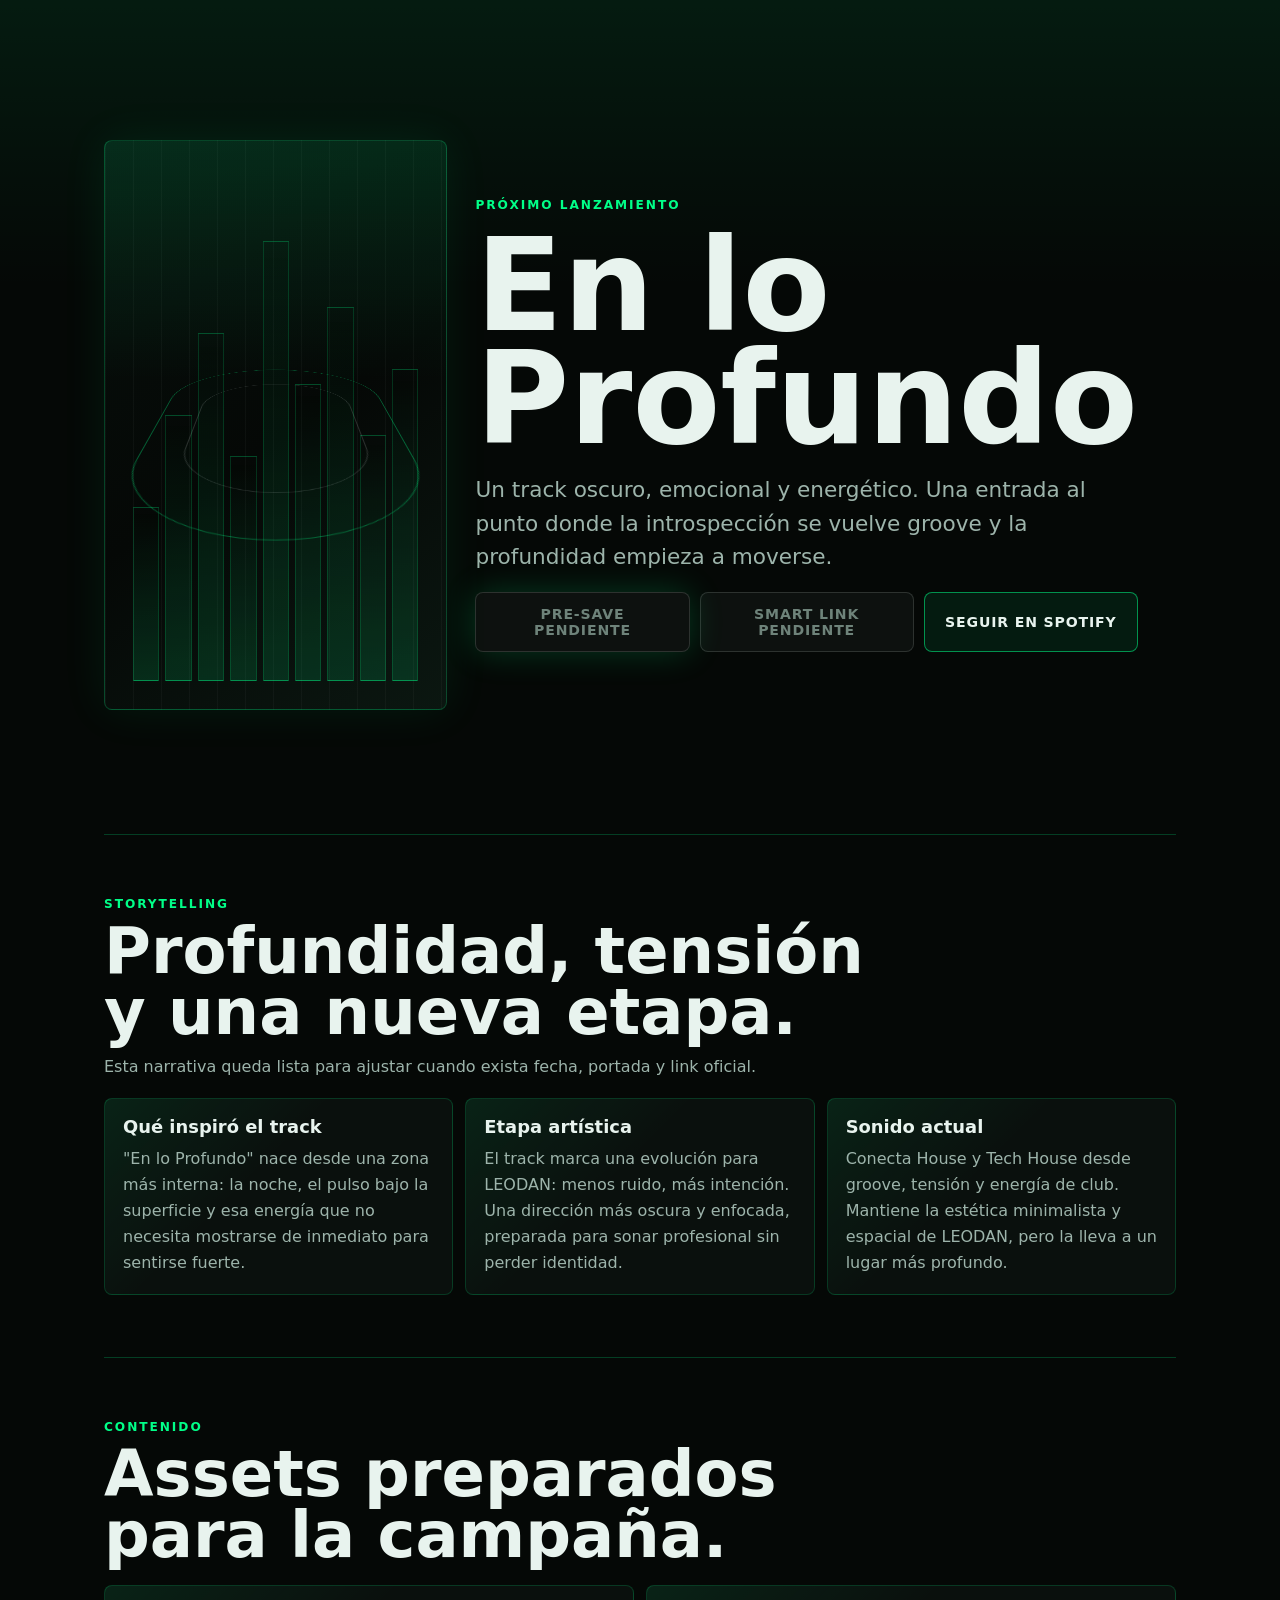
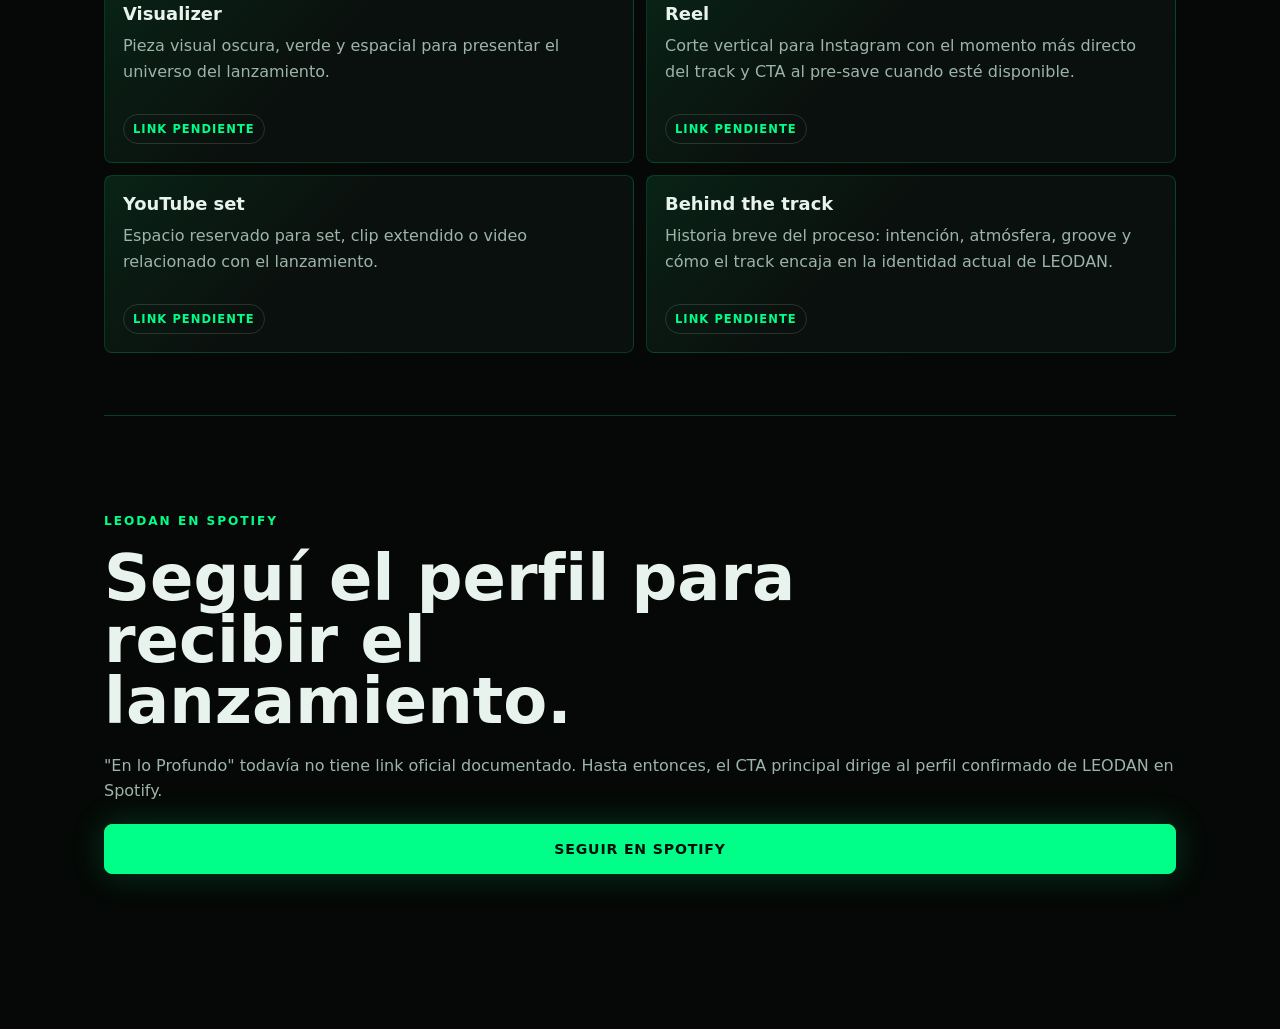
==== en-lo-profundo.html @ 55dcd9ca "Add LEODAN artist operating system docs and landing pages" ====
<!doctype html>
<html lang="es">
  <head>
    <meta charset="utf-8" />
    <meta name="viewport" content="width=device-width, initial-scale=1" />
    <title>En lo Profundo | LEODAN</title>
    <meta
      name="description"
      content="Landing oficial de En lo Profundo, próximo lanzamiento de LEODAN."
    />
    <style>
      :root {
        color-scheme: dark;
        --bg: #050806;
        --ink: #e8f3ee;
        --muted: #9db4ab;
        --soft: #6e837a;
        --green: #00ff88;
        --green-deep: #0b3d2e;
        --panel: #0a100d;
        --panel-2: #0f1713;
        --line: rgba(0, 255, 136, 0.22);
        --line-strong: rgba(0, 255, 136, 0.52);
        --shadow: rgba(0, 255, 136, 0.2);
      }

      * {
        box-sizing: border-box;
      }

      html {
        background: var(--bg);
      }

      body {
        min-width: 320px;
        margin: 0;
        font-family:
          Inter, ui-sans-serif, system-ui, -apple-system, BlinkMacSystemFont,
          "Segoe UI", sans-serif;
        color: var(--ink);
        background:
          linear-gradient(180deg, rgba(0, 255, 136, 0.08), transparent 18rem),
          var(--bg);
      }

      a {
        color: inherit;
        text-decoration: none;
      }

      .page {
        width: min(100%, 1120px);
        margin: 0 auto;
        padding: 18px 16px 42px;
      }

      .hero {
        min-height: 94svh;
        display: grid;
        align-content: center;
        gap: 28px;
        padding: 26px 0 34px;
      }

      .visual {
        min-height: 300px;
        position: relative;
        overflow: hidden;
        border: 1px solid var(--line);
        border-radius: 8px;
        background:
          linear-gradient(180deg, rgba(0, 255, 136, 0.12), transparent 42%),
          repeating-linear-gradient(
            90deg,
            rgba(232, 243, 238, 0.035) 0 1px,
            transparent 1px 28px
          ),
          linear-gradient(145deg, #07100c 0%, #050806 52%, #0b1711 100%);
        box-shadow: 0 0 46px rgba(0, 255, 136, 0.08);
      }

      .visual::before,
      .visual::after {
        content: "";
        position: absolute;
        inset: 15%;
        border: 1px solid rgba(0, 255, 136, 0.34);
        border-radius: 999px;
        transform: perspective(520px) rotateX(68deg);
      }

      .visual::after {
        inset: 26%;
        border-color: rgba(232, 243, 238, 0.16);
      }

      .depth-lines {
        position: absolute;
        inset: 0;
        display: grid;
        grid-template-columns: repeat(9, 1fr);
        align-items: end;
        gap: 6px;
        padding: 28px;
        opacity: 0.82;
      }

      .depth-lines span {
        display: block;
        min-height: 42px;
        border: 1px solid rgba(0, 255, 136, 0.2);
        border-bottom-color: rgba(0, 255, 136, 0.66);
        background: linear-gradient(180deg, transparent, rgba(0, 255, 136, 0.16));
      }

      .depth-lines span:nth-child(1) {
        height: 34%;
      }

      .depth-lines span:nth-child(2) {
        height: 52%;
      }

      .depth-lines span:nth-child(3) {
        height: 68%;
      }

      .depth-lines span:nth-child(4) {
        height: 44%;
      }

      .depth-lines span:nth-child(5) {
        height: 86%;
      }

      .depth-lines span:nth-child(6) {
        height: 58%;
      }

      .depth-lines span:nth-child(7) {
        height: 73%;
      }

      .depth-lines span:nth-child(8) {
        height: 48%;
      }

      .depth-lines span:nth-child(9) {
        height: 61%;
      }

      .hero-copy {
        display: grid;
        gap: 18px;
      }

      .eyebrow {
        margin: 0;
        color: var(--green);
        font-size: 0.76rem;
        font-weight: 800;
        letter-spacing: 0.16em;
        text-transform: uppercase;
      }

      h1,
      h2,
      h3,
      p {
        margin: 0;
      }

      h1 {
        max-width: 840px;
        font-size: clamp(3.45rem, 16vw, 8rem);
        line-height: 0.88;
        font-weight: 850;
        letter-spacing: 0;
      }

      .lead {
        max-width: 720px;
        color: var(--muted);
        font-size: clamp(1.02rem, 4.5vw, 1.35rem);
        line-height: 1.55;
      }

      .actions {
        display: grid;
        grid-template-columns: 1fr;
        gap: 10px;
      }

      .button {
        min-height: 50px;
        display: inline-flex;
        align-items: center;
        justify-content: center;
        padding: 13px 16px;
        border: 1px solid var(--line-strong);
        border-radius: 8px;
        background: rgba(0, 255, 136, 0.08);
        color: var(--ink);
        font-size: 0.88rem;
        font-weight: 800;
        letter-spacing: 0.06em;
        text-align: center;
        text-transform: uppercase;
      }

      .button.primary {
        background: var(--green);
        border-color: var(--green);
        color: #031008;
        box-shadow: 0 0 34px var(--shadow);
      }

      .button[aria-disabled="true"] {
        cursor: not-allowed;
        border-color: rgba(232, 243, 238, 0.14);
        background: rgba(232, 243, 238, 0.04);
        color: var(--soft);
      }

      section {
        padding: 40px 0;
        border-top: 1px solid var(--line);
      }

      .section-head {
        display: grid;
        gap: 10px;
        margin-bottom: 18px;
      }

      h2 {
        max-width: 780px;
        font-size: clamp(1.8rem, 8vw, 4rem);
        line-height: 0.96;
        font-weight: 850;
        letter-spacing: 0;
      }

      .story-grid,
      .content-grid {
        display: grid;
        gap: 12px;
      }

      .story-card,
      .content-card {
        padding: 18px;
        border: 1px solid rgba(0, 255, 136, 0.17);
        border-radius: 8px;
        background:
          linear-gradient(135deg, rgba(0, 255, 136, 0.08), transparent 42%),
          var(--panel);
      }

      .story-card h3,
      .content-card h3 {
        margin-bottom: 9px;
        font-size: 1.12rem;
        line-height: 1.15;
      }

      .story-card p,
      .content-card p,
      .section-copy {
        color: var(--muted);
        line-height: 1.62;
      }

      .content-card {
        min-height: 178px;
        display: grid;
        align-content: space-between;
        gap: 18px;
      }

      .status {
        width: fit-content;
        padding: 7px 9px;
        border: 1px solid rgba(232, 243, 238, 0.14);
        border-radius: 999px;
        color: var(--green);
        font-size: 0.72rem;
        font-weight: 800;
        letter-spacing: 0.09em;
        text-transform: uppercase;
      }

      .spotify-cta {
        min-height: 62svh;
        display: grid;
        align-content: center;
        gap: 20px;
        border-bottom: 0;
      }

      @media (min-width: 680px) {
        .page {
          padding: 24px 24px 56px;
        }

        .actions {
          grid-template-columns: repeat(2, minmax(0, 1fr));
        }

        .story-grid {
          grid-template-columns: repeat(3, minmax(0, 1fr));
        }

        .content-grid {
          grid-template-columns: repeat(2, minmax(0, 1fr));
        }
      }

      @media (min-width: 960px) {
        .hero {
          grid-template-columns: 0.9fr 1.1fr;
          align-items: center;
          min-height: 90vh;
        }

        .visual {
          min-height: 570px;
        }

        .actions {
          grid-template-columns: repeat(3, minmax(0, 1fr));
        }

        section {
          padding: 62px 0;
        }
      }
    </style>
  </head>
  <body>
    <main class="page">
      <header class="hero" aria-labelledby="release-title">
        <div class="visual" aria-hidden="true">
          <div class="depth-lines">
            <span></span>
            <span></span>
            <span></span>
            <span></span>
            <span></span>
            <span></span>
            <span></span>
            <span></span>
            <span></span>
          </div>
        </div>

        <div class="hero-copy">
          <p class="eyebrow">Próximo lanzamiento</p>
          <h1 id="release-title">En lo Profundo</h1>
          <p class="lead">
            Un track oscuro, emocional y energético. Una entrada al punto donde la introspección
            se vuelve groove y la profundidad empieza a moverse.
          </p>
          <div class="actions" aria-label="Acciones del lanzamiento">
            <span class="button primary" aria-disabled="true">Pre-save pendiente</span>
            <span class="button" aria-disabled="true">Smart link pendiente</span>
            <a
              class="button"
              href="https://open.spotify.com/intl-es/artist/4t1Ic9nOnFDJj61zR9dp34"
              target="_blank"
              rel="noreferrer"
            >
              Seguir en Spotify
            </a>
          </div>
        </div>
      </header>

      <section aria-labelledby="storytelling">
        <div class="section-head">
          <p class="eyebrow">Storytelling</p>
          <h2 id="storytelling">Profundidad, tensión y una nueva etapa.</h2>
          <p class="section-copy">
            Esta narrativa queda lista para ajustar cuando exista fecha, portada y link oficial.
          </p>
        </div>

        <div class="story-grid">
          <article class="story-card">
            <h3>Qué inspiró el track</h3>
            <p>
              "En lo Profundo" nace desde una zona más interna: la noche, el pulso bajo la
              superficie y esa energía que no necesita mostrarse de inmediato para sentirse fuerte.
            </p>
          </article>

          <article class="story-card">
            <h3>Etapa artística</h3>
            <p>
              El track marca una evolución para LEODAN: menos ruido, más intención. Una dirección
              más oscura y enfocada, preparada para sonar profesional sin perder identidad.
            </p>
          </article>

          <article class="story-card">
            <h3>Sonido actual</h3>
            <p>
              Conecta House y Tech House desde groove, tensión y energía de club. Mantiene la
              estética minimalista y espacial de LEODAN, pero la lleva a un lugar más profundo.
            </p>
          </article>
        </div>
      </section>

      <section aria-labelledby="content">
        <div class="section-head">
          <p class="eyebrow">Contenido</p>
          <h2 id="content">Assets preparados para la campaña.</h2>
        </div>

        <div class="content-grid">
          <article class="content-card">
            <div>
              <h3>Visualizer</h3>
              <p>
                Pieza visual oscura, verde y espacial para presentar el universo del lanzamiento.
              </p>
            </div>
            <span class="status">Link pendiente</span>
          </article>

          <article class="content-card">
            <div>
              <h3>Reel</h3>
              <p>
                Corte vertical para Instagram con el momento más directo del track y CTA al
                pre-save cuando esté disponible.
              </p>
            </div>
            <span class="status">Link pendiente</span>
          </article>

          <article class="content-card">
            <div>
              <h3>YouTube set</h3>
              <p>
                Espacio reservado para set, clip extendido o video relacionado con el lanzamiento.
              </p>
            </div>
            <span class="status">Link pendiente</span>
          </article>

          <article class="content-card">
            <div>
              <h3>Behind the track</h3>
              <p>
                Historia breve del proceso: intención, atmósfera, groove y cómo el track encaja en
                la identidad actual de LEODAN.
              </p>
            </div>
            <span class="status">Link pendiente</span>
          </article>
        </div>
      </section>

      <section class="spotify-cta" aria-labelledby="spotify-cta">
        <p class="eyebrow">LEODAN en Spotify</p>
        <h2 id="spotify-cta">Seguí el perfil para recibir el lanzamiento.</h2>
        <p class="section-copy">
          "En lo Profundo" todavía no tiene link oficial documentado. Hasta entonces, el CTA
          principal dirige al perfil confirmado de LEODAN en Spotify.
        </p>
        <a
          class="button primary"
          href="https://open.spotify.com/intl-es/artist/4t1Ic9nOnFDJj61zR9dp34"
          target="_blank"
          rel="noreferrer"
        >
          Seguir en Spotify
        </a>
      </section>
    </main>
  </body>
</html>
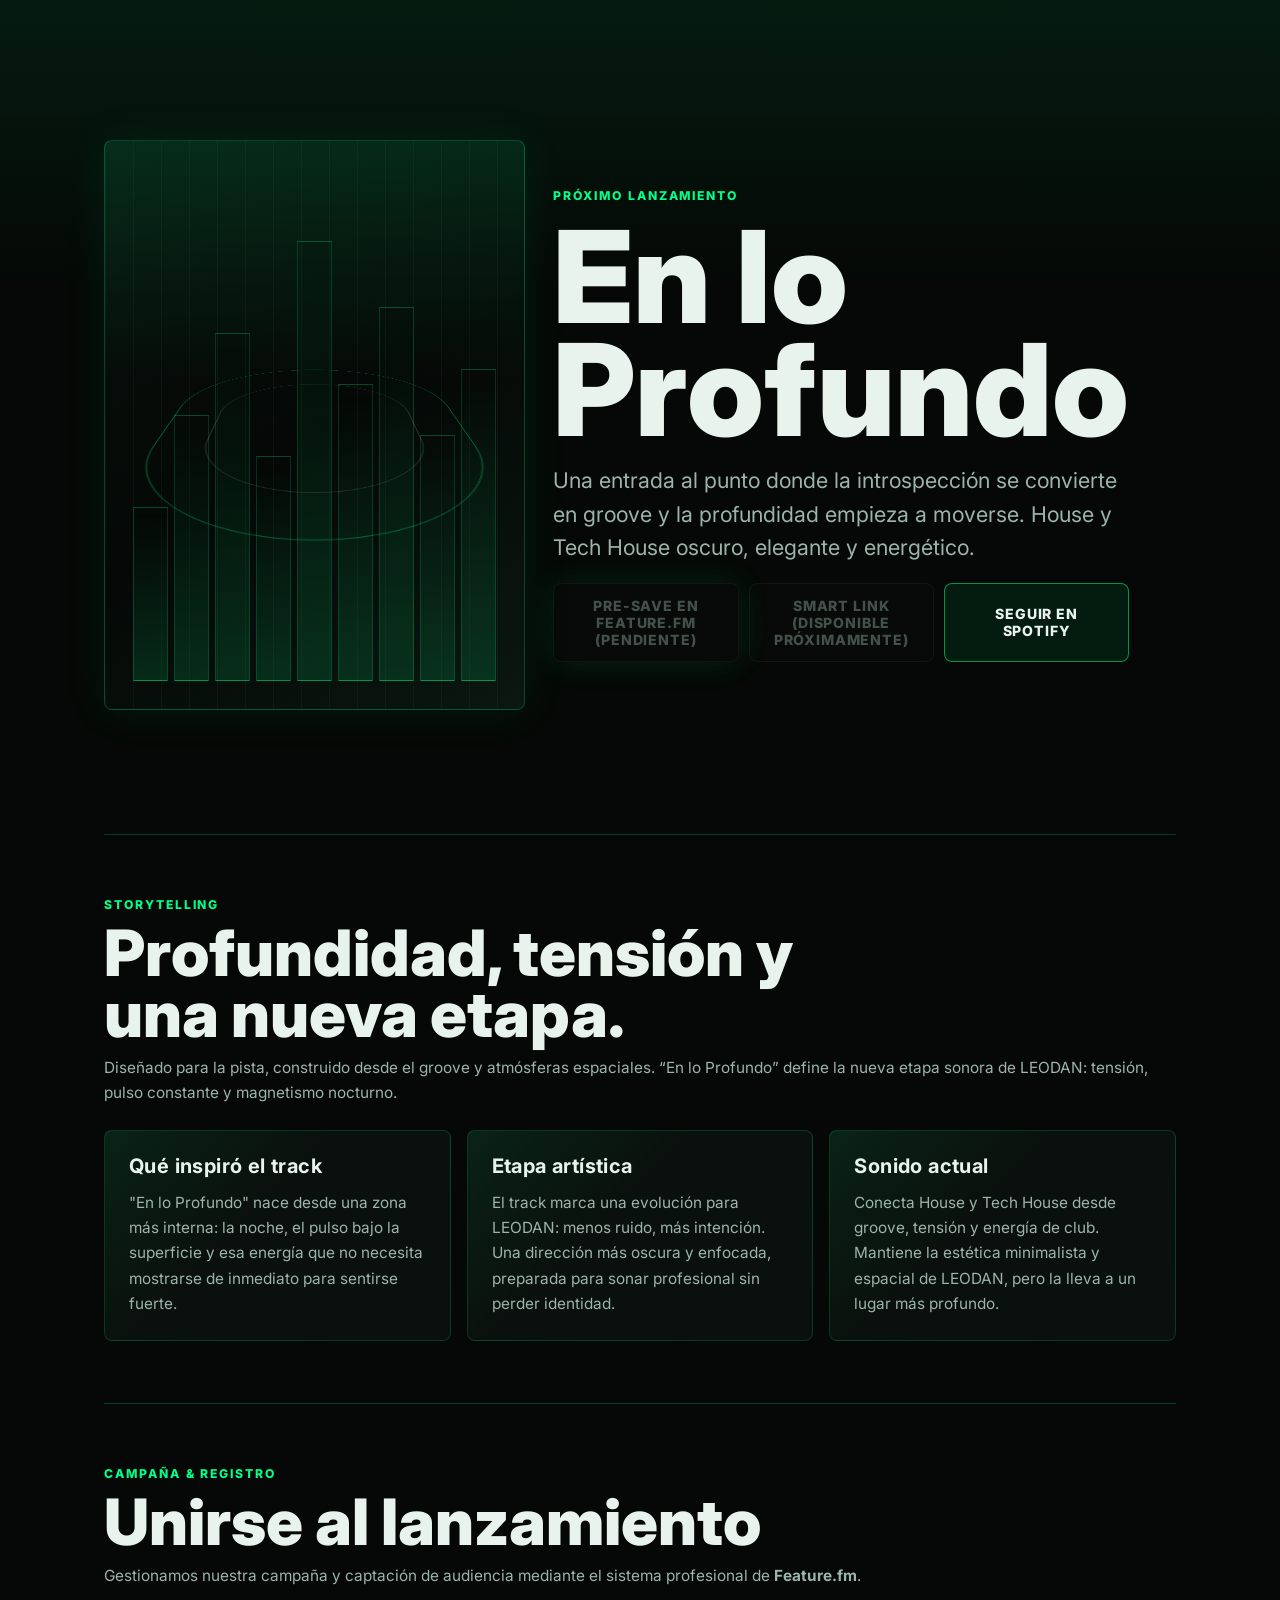
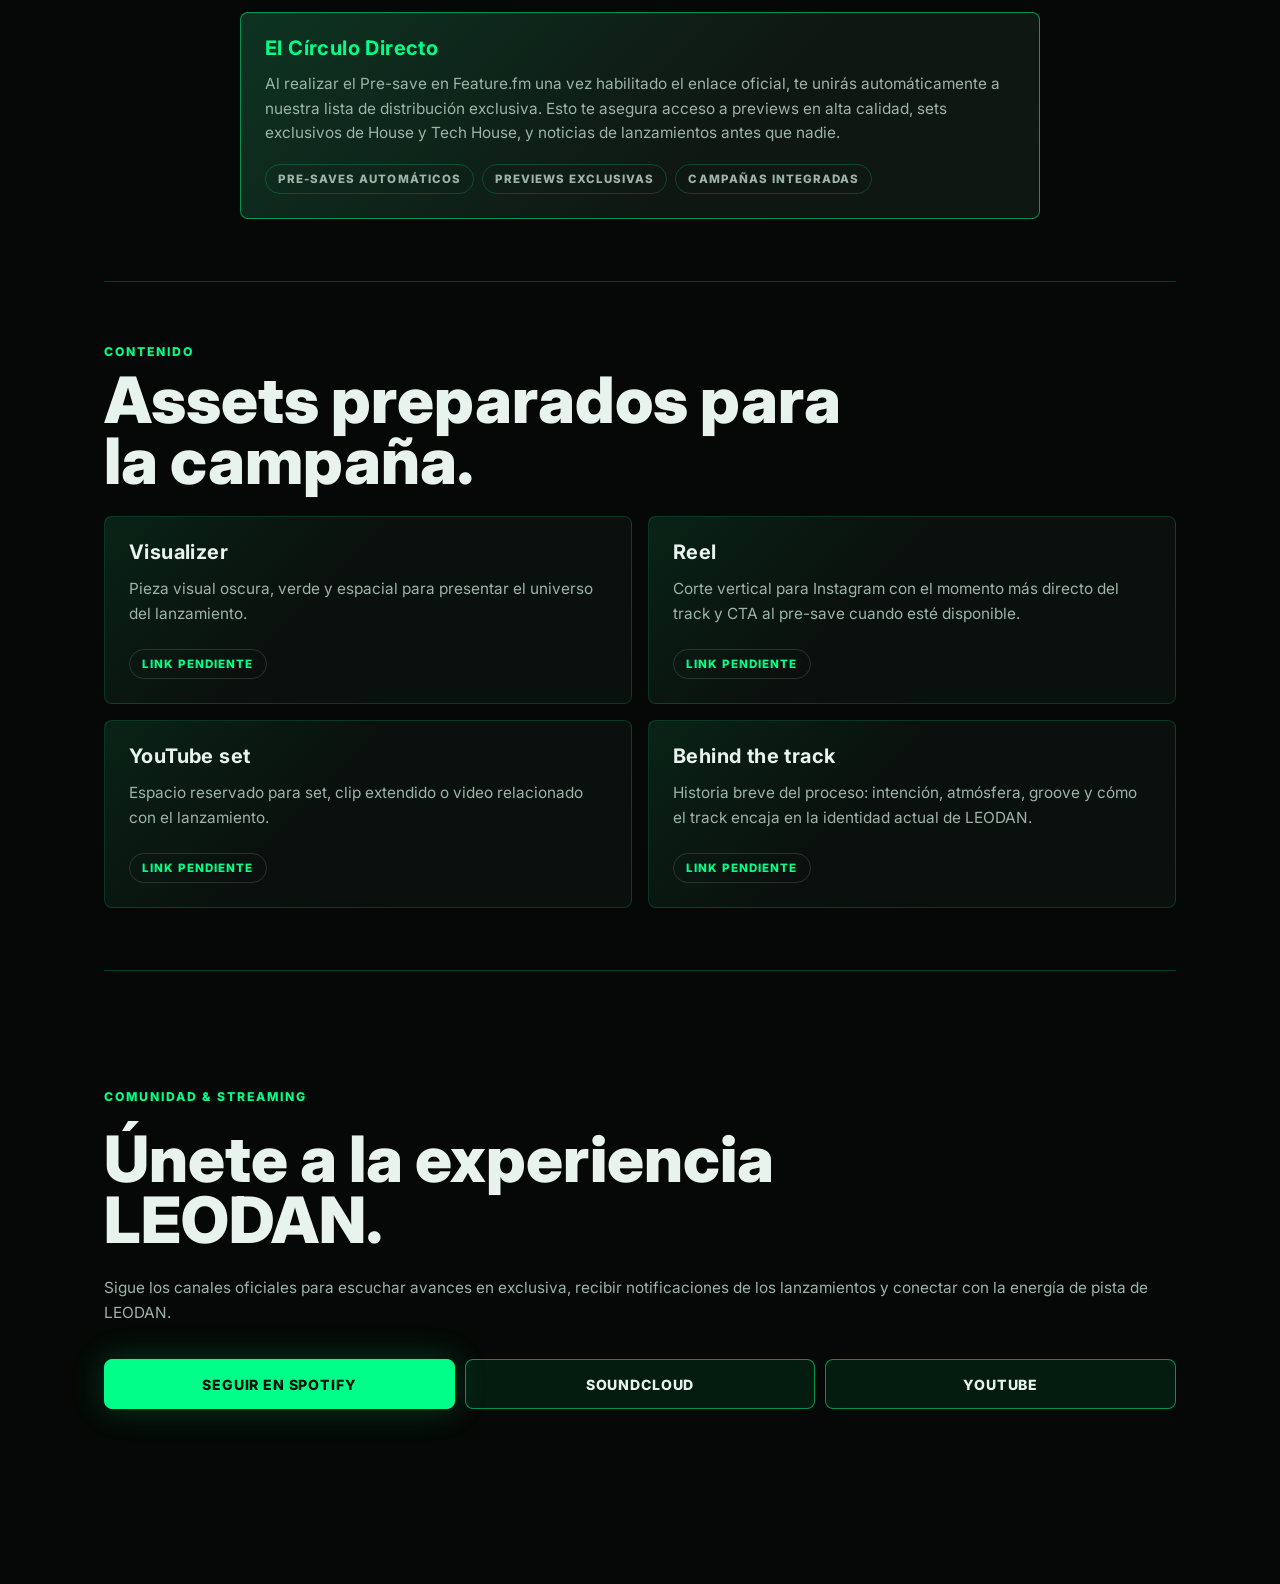
==== commit 5171b4f7: "Improve En lo Profundo campaign landing" ====
--- a/en-lo-profundo.html
+++ b/en-lo-profundo.html
@@ -3,11 +3,28 @@
   <head>
     <meta charset="utf-8" />
     <meta name="viewport" content="width=device-width, initial-scale=1" />
-    <title>En lo Profundo | LEODAN</title>
+    <title>LEODAN - En lo Profundo | Próximo Lanzamiento</title>
     <meta
       name="description"
-      content="Landing oficial de En lo Profundo, próximo lanzamiento de LEODAN."
+      content="Landing oficial de En lo Profundo, el próximo single de House y Tech House de LEODAN. Atmósfera oscura, groove constante y tensión de club."
     />
+    <meta property="og:title" content="LEODAN - En lo Profundo | Próximo Lanzamiento" />
+    <meta property="og:description" content="Descubre el nuevo universo sonoro de LEODAN. Escucha el teaser y asegura tu Pre-save mediante Feature.fm." />
+    <meta property="og:image" content="https://leodan.net/Activos/foto-dj-hero-01.jpg" />
+    <meta property="og:url" content="https://leodan.net/en-lo-profundo.html" />
+    <meta property="og:type" content="website" />
+    <meta property="og:site_name" content="LEODAN" />
+    <meta property="og:locale" content="es_UY" />
+    <meta name="twitter:card" content="summary_large_image" />
+    <meta name="twitter:title" content="LEODAN - En lo Profundo | Próximo Lanzamiento" />
+    <meta name="twitter:description" content="Descubre el nuevo universo sonoro de LEODAN. Escucha el teaser y asegura tu Pre-save mediante Feature.fm." />
+    <meta name="twitter:image" content="https://leodan.net/Activos/foto-dj-hero-01.jpg" />
+    <link rel="canonical" href="https://leodan.net/en-lo-profundo.html" />
+
+    <link rel="preconnect" href="https://fonts.googleapis.com">
+    <link rel="preconnect" href="https://fonts.gstatic.com" crossorigin>
+    <link href="https://fonts.googleapis.com/css2?family=Inter:wght@400;600;700;800&display=swap" rel="stylesheet">
+
     <style>
       :root {
         color-scheme: dark;
@@ -30,6 +47,7 @@
 
       html {
         background: var(--bg);
+        scroll-behavior: smooth;
       }
 
       body {
@@ -114,41 +132,15 @@
         background: linear-gradient(180deg, transparent, rgba(0, 255, 136, 0.16));
       }
 
-      .depth-lines span:nth-child(1) {
-        height: 34%;
-      }
-
-      .depth-lines span:nth-child(2) {
-        height: 52%;
-      }
-
-      .depth-lines span:nth-child(3) {
-        height: 68%;
-      }
-
-      .depth-lines span:nth-child(4) {
-        height: 44%;
-      }
-
-      .depth-lines span:nth-child(5) {
-        height: 86%;
-      }
-
-      .depth-lines span:nth-child(6) {
-        height: 58%;
-      }
-
-      .depth-lines span:nth-child(7) {
-        height: 73%;
-      }
-
-      .depth-lines span:nth-child(8) {
-        height: 48%;
-      }
-
-      .depth-lines span:nth-child(9) {
-        height: 61%;
-      }
+      .depth-lines span:nth-child(1) { height: 34%; }
+      .depth-lines span:nth-child(2) { height: 52%; }
+      .depth-lines span:nth-child(3) { height: 68%; }
+      .depth-lines span:nth-child(4) { height: 44%; }
+      .depth-lines span:nth-child(5) { height: 86%; }
+      .depth-lines span:nth-child(6) { height: 58%; }
+      .depth-lines span:nth-child(7) { height: 73%; }
+      .depth-lines span:nth-child(8) { height: 48%; }
+      .depth-lines span:nth-child(9) { height: 61%; }
 
       .hero-copy {
         display: grid;
@@ -164,10 +156,7 @@
         text-transform: uppercase;
       }
 
-      h1,
-      h2,
-      h3,
-      p {
+      h1, h2, h3, p {
         margin: 0;
       }
 
@@ -207,6 +196,14 @@
         letter-spacing: 0.06em;
         text-align: center;
         text-transform: uppercase;
+        transition: all 0.3s cubic-bezier(0.16, 1, 0.3, 1);
+      }
+
+      .button:not([aria-disabled="true"]):hover {
+        background: rgba(0, 255, 136, 0.18);
+        border-color: var(--green);
+        box-shadow: 0 0 16px rgba(0, 255, 136, 0.15);
+        transform: translateY(-2px);
       }
 
       .button.primary {
@@ -216,11 +213,24 @@
         box-shadow: 0 0 34px var(--shadow);
       }
 
+      .button.primary:not([aria-disabled="true"]):hover {
+        background: #00e676;
+        border-color: #00e676;
+        box-shadow: 0 0 40px rgba(0, 255, 136, 0.35);
+        transform: translateY(-2px);
+      }
+
       .button[aria-disabled="true"] {
         cursor: not-allowed;
-        border-color: rgba(232, 243, 238, 0.14);
-        background: rgba(232, 243, 238, 0.04);
+        border-color: rgba(232, 243, 238, 0.08);
+        background: rgba(232, 243, 238, 0.02);
         color: var(--soft);
+        opacity: 0.6;
+      }
+
+      .button:focus-visible {
+        outline: 2px solid var(--green);
+        outline-offset: 4px;
       }
 
       section {
@@ -231,7 +241,7 @@
       .section-head {
         display: grid;
         gap: 10px;
-        margin-bottom: 18px;
+        margin-bottom: 24px;
       }
 
       h2 {
@@ -245,43 +255,53 @@
       .story-grid,
       .content-grid {
         display: grid;
-        gap: 12px;
+        gap: 16px;
       }
 
       .story-card,
       .content-card {
-        padding: 18px;
+        padding: 24px;
         border: 1px solid rgba(0, 255, 136, 0.17);
         border-radius: 8px;
         background:
           linear-gradient(135deg, rgba(0, 255, 136, 0.08), transparent 42%),
           var(--panel);
+        transition: all 0.3s cubic-bezier(0.16, 1, 0.3, 1);
+      }
+
+      .story-card:hover,
+      .content-card:hover {
+        border-color: rgba(0, 255, 136, 0.45);
+        box-shadow: 0 8px 24px rgba(0, 255, 136, 0.06);
+        transform: translateY(-3px);
       }
 
       .story-card h3,
       .content-card h3 {
-        margin-bottom: 9px;
-        font-size: 1.12rem;
+        margin-bottom: 12px;
+        font-size: 1.25rem;
         line-height: 1.15;
+        letter-spacing: 0.02em;
       }
 
       .story-card p,
       .content-card p,
       .section-copy {
         color: var(--muted);
-        line-height: 1.62;
+        line-height: 1.65;
+        font-size: 0.96rem;
       }
 
       .content-card {
-        min-height: 178px;
+        min-height: 188px;
         display: grid;
         align-content: space-between;
-        gap: 18px;
+        gap: 20px;
       }
 
       .status {
         width: fit-content;
-        padding: 7px 9px;
+        padding: 7px 12px;
         border: 1px solid rgba(232, 243, 238, 0.14);
         border-radius: 999px;
         color: var(--green);
@@ -295,7 +315,7 @@
         min-height: 62svh;
         display: grid;
         align-content: center;
-        gap: 20px;
+        gap: 24px;
         border-bottom: 0;
       }
 
@@ -359,17 +379,16 @@
           <p class="eyebrow">Próximo lanzamiento</p>
           <h1 id="release-title">En lo Profundo</h1>
           <p class="lead">
-            Un track oscuro, emocional y energético. Una entrada al punto donde la introspección
-            se vuelve groove y la profundidad empieza a moverse.
+            Una entrada al punto donde la introspección se convierte en groove y la profundidad empieza a moverse. House y Tech House oscuro, elegante y energético.
           </p>
           <div class="actions" aria-label="Acciones del lanzamiento">
-            <span class="button primary" aria-disabled="true">Pre-save pendiente</span>
-            <span class="button" aria-disabled="true">Smart link pendiente</span>
+            <span class="button primary" aria-disabled="true">Pre-save en Feature.fm (Pendiente)</span>
+            <span class="button" aria-disabled="true">Smart Link (Disponible próximamente)</span>
             <a
               class="button"
               href="https://open.spotify.com/intl-es/artist/4t1Ic9nOnFDJj61zR9dp34"
               target="_blank"
-              rel="noreferrer"
+              rel="noopener noreferrer"
             >
               Seguir en Spotify
             </a>
@@ -382,7 +401,7 @@
           <p class="eyebrow">Storytelling</p>
           <h2 id="storytelling">Profundidad, tensión y una nueva etapa.</h2>
           <p class="section-copy">
-            Esta narrativa queda lista para ajustar cuando exista fecha, portada y link oficial.
+            Diseñado para la pista, construido desde el groove y atmósferas espaciales. &ldquo;En lo Profundo&rdquo; define la nueva etapa sonora de LEODAN: tensión, pulso constante y magnetismo nocturno.
           </p>
         </div>
 
@@ -410,6 +429,28 @@
               estética minimalista y espacial de LEODAN, pero la lleva a un lugar más profundo.
             </p>
           </article>
+        </div>
+      </section>
+
+      <section aria-labelledby="campaign-info">
+        <div class="section-head">
+          <p class="eyebrow">Campaña &amp; Registro</p>
+          <h2 id="campaign-info">Unirse al lanzamiento</h2>
+          <p class="section-copy">
+            Gestionamos nuestra campaña y captación de audiencia mediante el sistema profesional de <strong>Feature.fm</strong>.
+          </p>
+        </div>
+
+        <div class="story-card" style="max-width: 800px; margin: 0 auto; border-color: var(--line-strong); background: linear-gradient(135deg, rgba(0, 255, 136, 0.12), transparent 60%), var(--panel-2);">
+          <h3 style="color: var(--green); margin-bottom: 12px; font-size: 1.25rem;">El Círculo Directo</h3>
+          <p style="margin-bottom: 18px; line-height: 1.6; color: var(--muted);">
+            Al realizar el Pre-save en Feature.fm una vez habilitado el enlace oficial, te unirás automáticamente a nuestra lista de distribución exclusiva. Esto te asegura acceso a previews en alta calidad, sets exclusivos de House y Tech House, y noticias de lanzamientos antes que nadie.
+          </p>
+          <div style="display: flex; flex-wrap: wrap; gap: 8px;">
+            <span class="status" style="border-color: rgba(0, 255, 136, 0.2); color: var(--muted);">Pre-saves automáticos</span>
+            <span class="status" style="border-color: rgba(0, 255, 136, 0.2); color: var(--muted);">Previews exclusivas</span>
+            <span class="status" style="border-color: rgba(0, 255, 136, 0.2); color: var(--muted);">Campañas integradas</span>
+          </div>
         </div>
       </section>
 
@@ -464,21 +505,38 @@
         </div>
       </section>
 
-      <section class="spotify-cta" aria-labelledby="spotify-cta">
-        <p class="eyebrow">LEODAN en Spotify</p>
-        <h2 id="spotify-cta">Seguí el perfil para recibir el lanzamiento.</h2>
+      <section class="spotify-cta" aria-labelledby="community-cta">
+        <p class="eyebrow">Comunidad &amp; Streaming</p>
+        <h2 id="community-cta">Únete a la experiencia LEODAN.</h2>
         <p class="section-copy">
-          "En lo Profundo" todavía no tiene link oficial documentado. Hasta entonces, el CTA
-          principal dirige al perfil confirmado de LEODAN en Spotify.
+          Sigue los canales oficiales para escuchar avances en exclusiva, recibir notificaciones de los lanzamientos y conectar con la energía de pista de LEODAN.
         </p>
-        <a
-          class="button primary"
-          href="https://open.spotify.com/intl-es/artist/4t1Ic9nOnFDJj61zR9dp34"
-          target="_blank"
-          rel="noreferrer"
-        >
-          Seguir en Spotify
-        </a>
+        <div class="actions" style="margin-top: 10px;">
+          <a
+            class="button primary"
+            href="https://open.spotify.com/intl-es/artist/4t1Ic9nOnFDJj61zR9dp34"
+            target="_blank"
+            rel="noopener noreferrer"
+          >
+            Seguir en Spotify
+          </a>
+          <a
+            class="button"
+            href="https://soundcloud.com/leodan_musicc"
+            target="_blank"
+            rel="noopener noreferrer"
+          >
+            SoundCloud
+          </a>
+          <a
+            class="button"
+            href="https://www.youtube.com/@leodan_music"
+            target="_blank"
+            rel="noopener noreferrer"
+          >
+            YouTube
+          </a>
+        </div>
       </section>
     </main>
   </body>
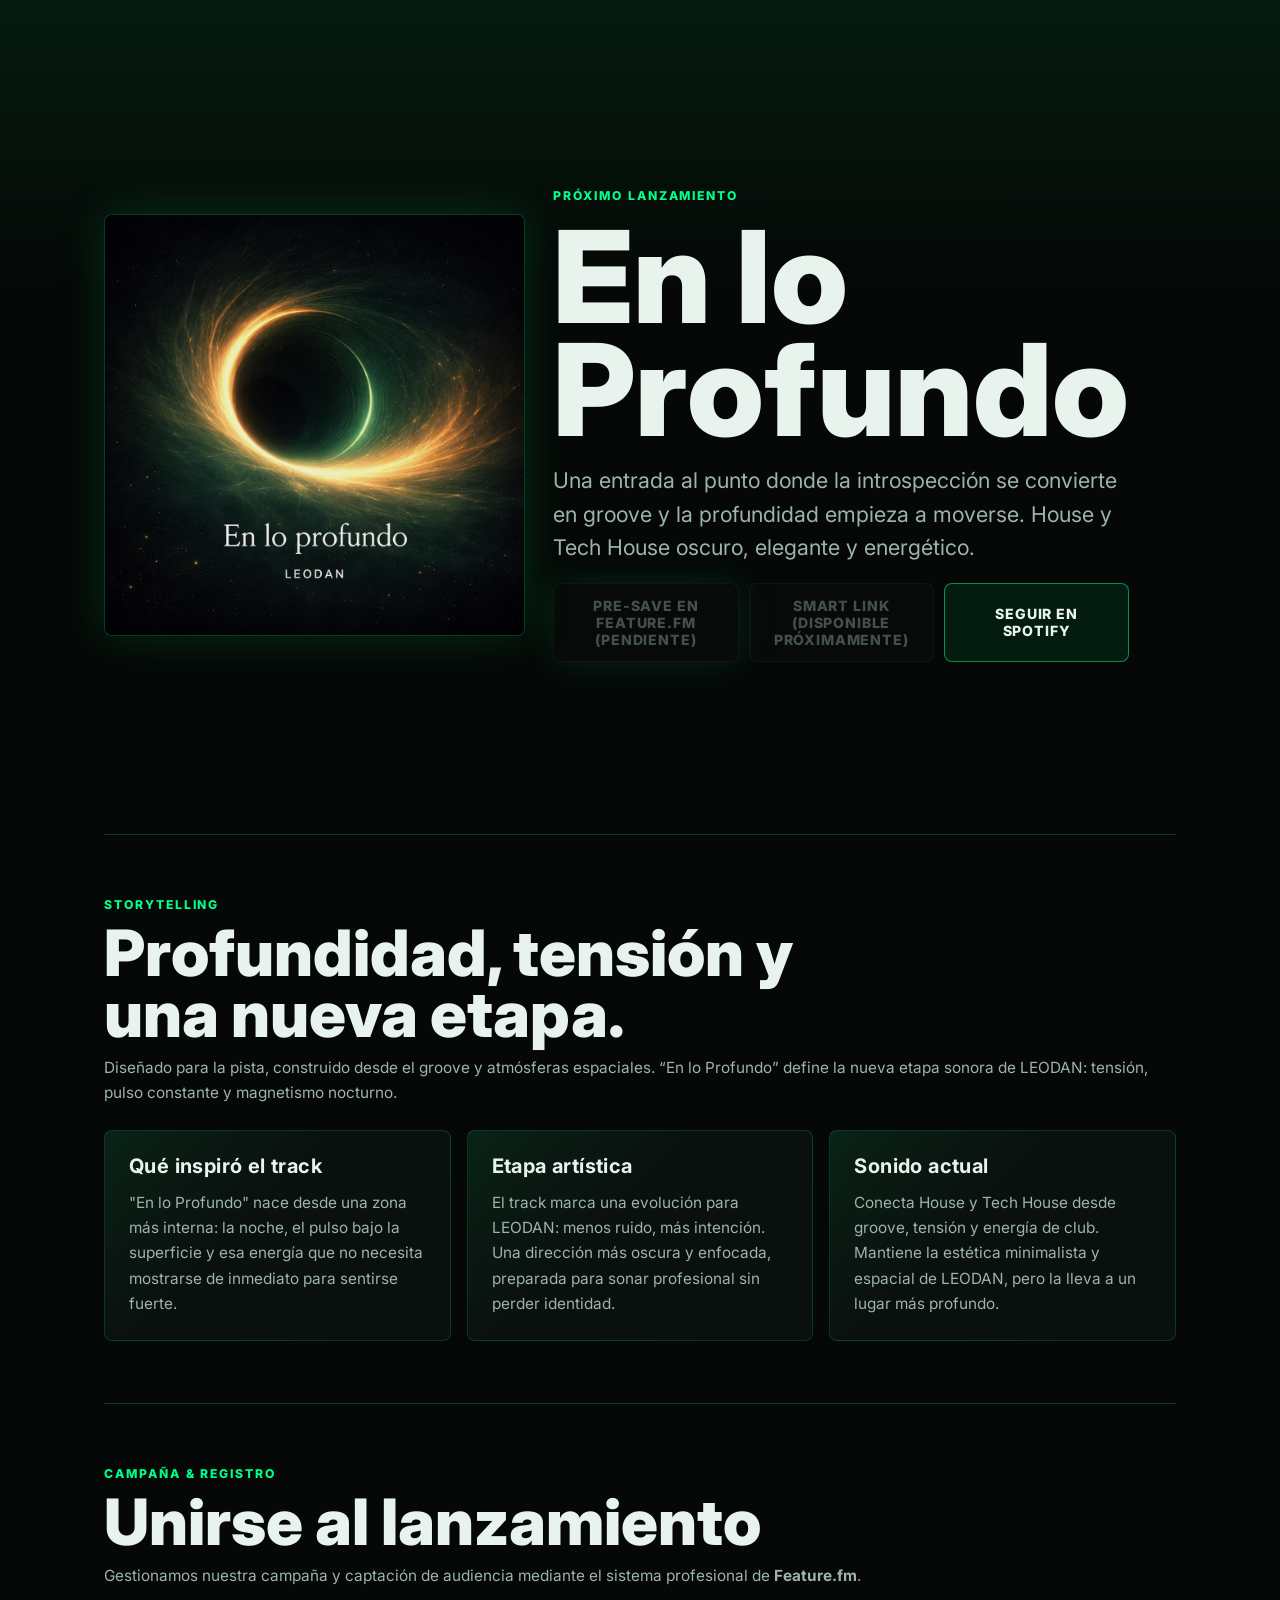
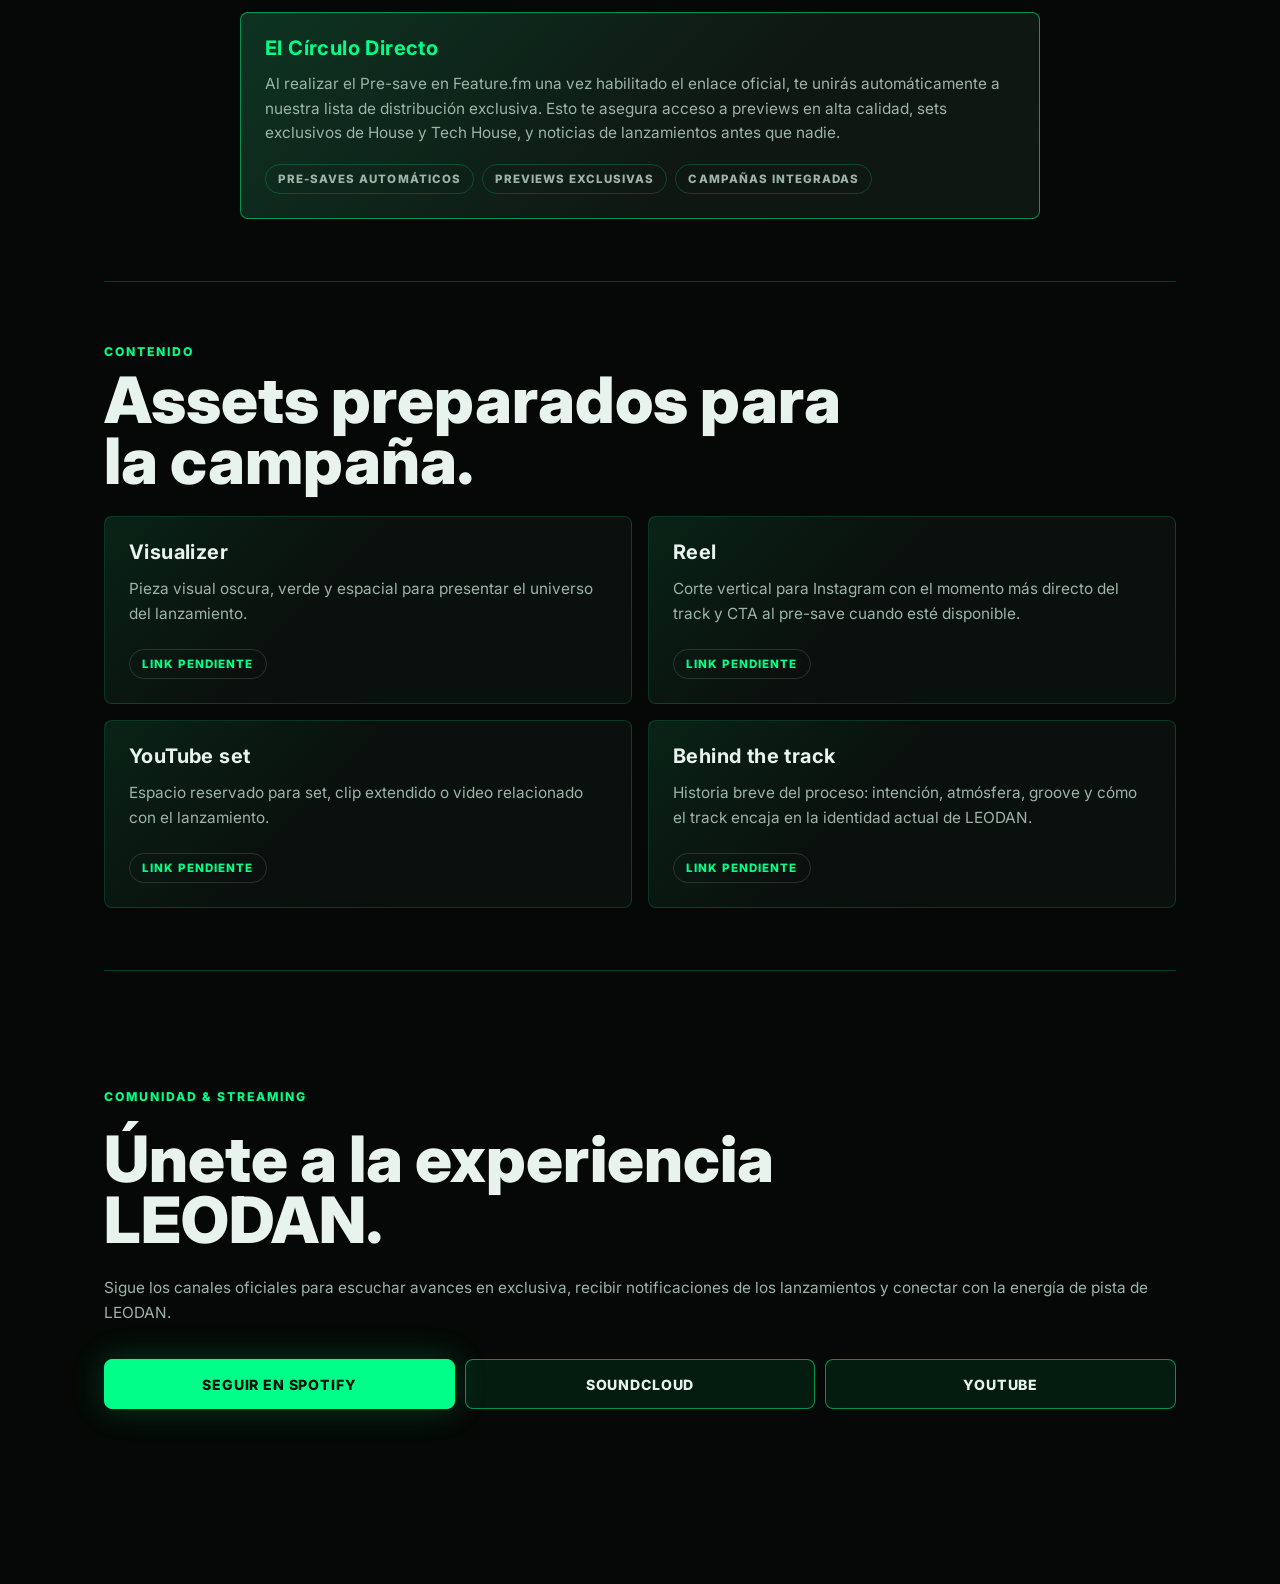
==== commit de558195: "Add En lo Profundo cover to campaign landing" ====
--- a/en-lo-profundo.html
+++ b/en-lo-profundo.html
@@ -10,7 +10,7 @@
     />
     <meta property="og:title" content="LEODAN - En lo Profundo | Próximo Lanzamiento" />
     <meta property="og:description" content="Descubre el nuevo universo sonoro de LEODAN. Escucha el teaser y asegura tu Pre-save mediante Feature.fm." />
-    <meta property="og:image" content="https://leodan.net/Activos/foto-dj-hero-01.jpg" />
+    <meta property="og:image" content="https://leodan.net/Activos/en-lo-profundo-cover.jpeg" />
     <meta property="og:url" content="https://leodan.net/en-lo-profundo.html" />
     <meta property="og:type" content="website" />
     <meta property="og:site_name" content="LEODAN" />
@@ -18,7 +18,7 @@
     <meta name="twitter:card" content="summary_large_image" />
     <meta name="twitter:title" content="LEODAN - En lo Profundo | Próximo Lanzamiento" />
     <meta name="twitter:description" content="Descubre el nuevo universo sonoro de LEODAN. Escucha el teaser y asegura tu Pre-save mediante Feature.fm." />
-    <meta name="twitter:image" content="https://leodan.net/Activos/foto-dj-hero-01.jpg" />
+    <meta name="twitter:image" content="https://leodan.net/Activos/en-lo-profundo-cover.jpeg" />
     <link rel="canonical" href="https://leodan.net/en-lo-profundo.html" />
 
     <link rel="preconnect" href="https://fonts.googleapis.com">
@@ -82,65 +82,34 @@
       }
 
       .visual {
-        min-height: 300px;
+        aspect-ratio: 1 / 1;
+        width: 100%;
+        max-width: 500px;
+        margin: 0 auto;
         position: relative;
         overflow: hidden;
         border: 1px solid var(--line);
         border-radius: 8px;
-        background:
-          linear-gradient(180deg, rgba(0, 255, 136, 0.12), transparent 42%),
-          repeating-linear-gradient(
-            90deg,
-            rgba(232, 243, 238, 0.035) 0 1px,
-            transparent 1px 28px
-          ),
-          linear-gradient(145deg, #07100c 0%, #050806 52%, #0b1711 100%);
-        box-shadow: 0 0 46px rgba(0, 255, 136, 0.08);
-      }
-
-      .visual::before,
-      .visual::after {
-        content: "";
-        position: absolute;
-        inset: 15%;
-        border: 1px solid rgba(0, 255, 136, 0.34);
-        border-radius: 999px;
-        transform: perspective(520px) rotateX(68deg);
-      }
-
-      .visual::after {
-        inset: 26%;
-        border-color: rgba(232, 243, 238, 0.16);
-      }
-
-      .depth-lines {
-        position: absolute;
-        inset: 0;
-        display: grid;
-        grid-template-columns: repeat(9, 1fr);
-        align-items: end;
-        gap: 6px;
-        padding: 28px;
-        opacity: 0.82;
-      }
-
-      .depth-lines span {
+        background: #050806;
+        box-shadow: 0 0 46px rgba(0, 255, 136, 0.15);
+        display: flex;
+        align-items: center;
+        justify-content: center;
+      }
+
+      .cover-art {
+        width: 100%;
+        height: 100%;
+        object-fit: cover;
         display: block;
-        min-height: 42px;
-        border: 1px solid rgba(0, 255, 136, 0.2);
-        border-bottom-color: rgba(0, 255, 136, 0.66);
-        background: linear-gradient(180deg, transparent, rgba(0, 255, 136, 0.16));
-      }
-
-      .depth-lines span:nth-child(1) { height: 34%; }
-      .depth-lines span:nth-child(2) { height: 52%; }
-      .depth-lines span:nth-child(3) { height: 68%; }
-      .depth-lines span:nth-child(4) { height: 44%; }
-      .depth-lines span:nth-child(5) { height: 86%; }
-      .depth-lines span:nth-child(6) { height: 58%; }
-      .depth-lines span:nth-child(7) { height: 73%; }
-      .depth-lines span:nth-child(8) { height: 48%; }
-      .depth-lines span:nth-child(9) { height: 61%; }
+        opacity: 0.94;
+        transition: transform 0.6s cubic-bezier(0.16, 1, 0.3, 1), opacity 0.6s ease;
+      }
+
+      .visual:hover .cover-art {
+        transform: scale(1.04);
+        opacity: 1;
+      }
 
       .hero-copy {
         display: grid;
@@ -345,7 +314,9 @@
         }
 
         .visual {
-          min-height: 570px;
+          aspect-ratio: 1 / 1;
+          width: 100%;
+          max-width: 480px;
         }
 
         .actions {
@@ -361,18 +332,8 @@
   <body>
     <main class="page">
       <header class="hero" aria-labelledby="release-title">
-        <div class="visual" aria-hidden="true">
-          <div class="depth-lines">
-            <span></span>
-            <span></span>
-            <span></span>
-            <span></span>
-            <span></span>
-            <span></span>
-            <span></span>
-            <span></span>
-            <span></span>
-          </div>
+        <div class="visual">
+          <img src="Activos/en-lo-profundo-cover.jpeg" alt="Portada oficial de En lo Profundo - LEODAN" class="cover-art" loading="eager" />
         </div>
 
         <div class="hero-copy">
